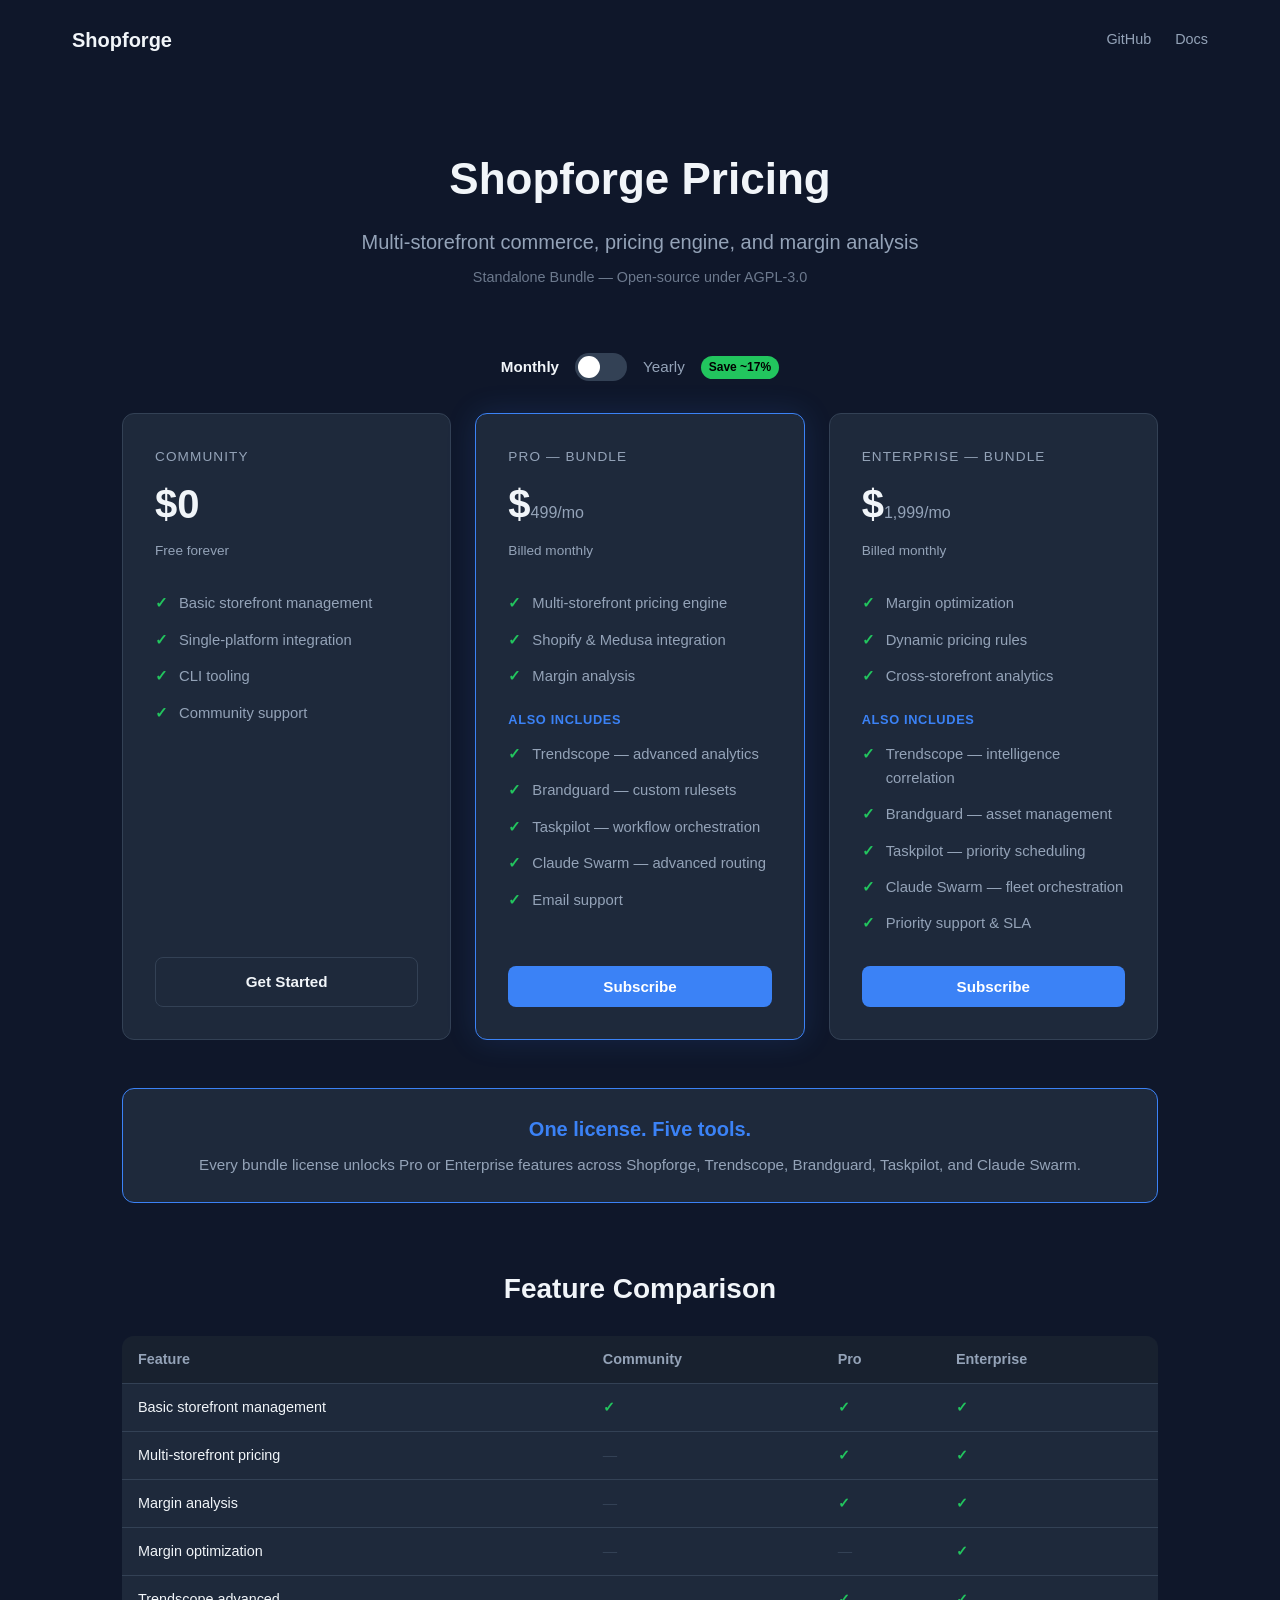
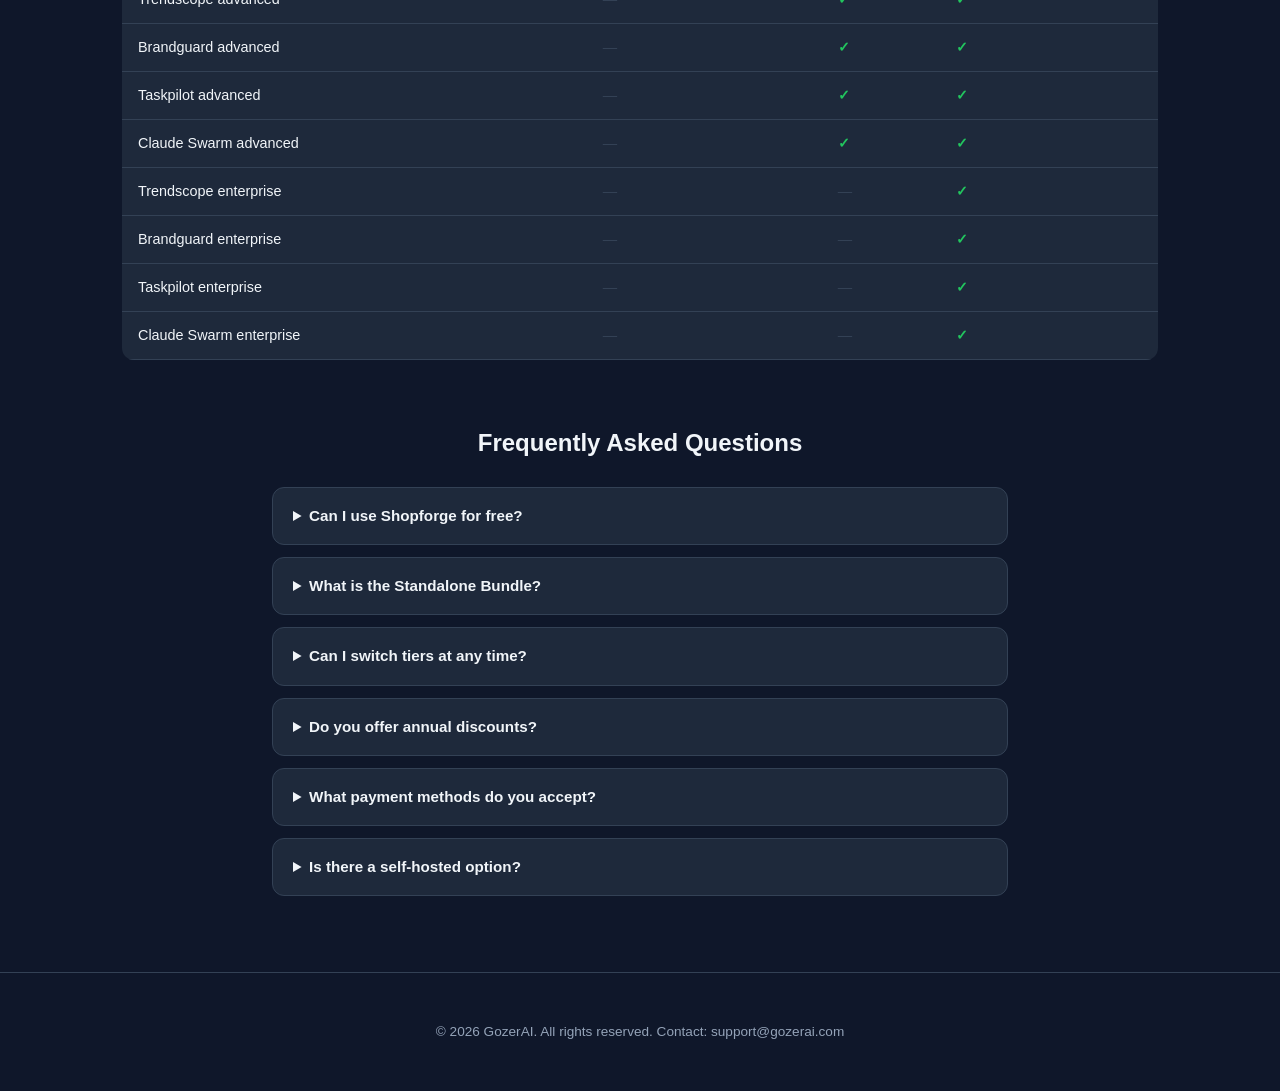
==== docs/pricing/index.html @ 5df674d1 "Initial public release — community-tier Shopforge" ====
<!DOCTYPE html>
<html lang="en">
<head>
<meta charset="UTF-8">
<meta name="viewport" content="width=device-width, initial-scale=1.0">
<title>Shopforge Pricing</title>
<style>
*,*::before,*::after{box-sizing:border-box;margin:0;padding:0}
:root{--bg:#0f172a;--surface:#1e293b;--border:#334155;--text:#f1f5f9;--muted:#94a3b8;--accent:#3b82f6;--accent-hover:#2563eb;--green:#22c55e;--radius:12px}
body{font-family:-apple-system,BlinkMacSystemFont,"Segoe UI",Roboto,Helvetica,Arial,sans-serif;background:var(--bg);color:var(--text);line-height:1.6}
a{color:var(--accent);text-decoration:none}a:hover{text-decoration:underline}
.nav{display:flex;align-items:center;justify-content:space-between;max-width:1200px;margin:0 auto;padding:1.5rem 2rem}
.nav-brand{font-size:1.25rem;font-weight:700;color:var(--text)}
.nav-links{display:flex;gap:1.5rem}.nav-links a{color:var(--muted);font-size:.9rem}.nav-links a:hover{color:var(--text)}
.hero{text-align:center;padding:4rem 2rem 2rem}
.hero h1{font-size:2.75rem;font-weight:800;margin-bottom:.75rem}
.hero .tagline{font-size:1.25rem;color:var(--muted);margin-bottom:.5rem}
.hero .oss{font-size:.9rem;color:var(--muted);opacity:.7}
.toggle-wrap{display:flex;align-items:center;justify-content:center;gap:1rem;padding:2rem 0}
.toggle-label{font-size:.95rem;color:var(--muted);cursor:pointer}.toggle-label.active{color:var(--text);font-weight:600}
.toggle{position:relative;width:52px;height:28px;background:var(--border);border-radius:14px;cursor:pointer;transition:background .2s}
.toggle.yearly{background:var(--accent)}.toggle::after{content:"";position:absolute;top:3px;left:3px;width:22px;height:22px;background:#fff;border-radius:50%;transition:transform .2s}
.toggle.yearly::after{transform:translateX(24px)}
.save-badge{font-size:.75rem;background:var(--green);color:#000;padding:2px 8px;border-radius:9999px;font-weight:600}
.cards{display:grid;grid-template-columns:repeat(auto-fit,minmax(300px,1fr));gap:1.5rem;max-width:1100px;margin:0 auto;padding:0 2rem 3rem}
.card{background:var(--surface);border:1px solid var(--border);border-radius:var(--radius);padding:2rem;display:flex;flex-direction:column}
.card.featured{border-color:var(--accent);box-shadow:0 0 30px rgba(59,130,246,.15)}
.card-tier{font-size:.85rem;text-transform:uppercase;letter-spacing:.08em;color:var(--muted);margin-bottom:.25rem}
.card-price{font-size:2.5rem;font-weight:800;margin-bottom:.25rem}.card-price span{font-size:1rem;font-weight:400;color:var(--muted)}
.card-cycle{font-size:.85rem;color:var(--muted);margin-bottom:1.5rem}
.card ul{list-style:none;flex:1;margin-bottom:1.5rem}
.card li{padding:.4rem 0;padding-left:1.5rem;position:relative;font-size:.925rem;color:var(--muted)}.card li::before{content:"\2713";position:absolute;left:0;color:var(--green);font-weight:700}
.card li.section-label{color:var(--accent);font-weight:600;padding-left:0;font-size:.8rem;text-transform:uppercase;letter-spacing:.05em;margin-top:.5rem}
.card li.section-label::before{content:""}
.btn{display:block;text-align:center;padding:.75rem 1.5rem;border-radius:8px;font-weight:600;font-size:.95rem;border:none;cursor:pointer;transition:background .2s}
.btn-primary{background:var(--accent);color:#fff}.btn-primary:hover{background:var(--accent-hover);text-decoration:none}
.btn-outline{background:transparent;border:1px solid var(--border);color:var(--text)}.btn-outline:hover{border-color:var(--muted);text-decoration:none}
.callout{max-width:1100px;margin:0 auto 2rem;padding:0 2rem}
.callout-box{background:var(--surface);border:1px solid var(--accent);border-radius:var(--radius);padding:1.5rem 2rem;text-align:center}
.callout-box h3{font-size:1.25rem;margin-bottom:.5rem;color:var(--accent)}
.callout-box p{color:var(--muted);font-size:.95rem}
.section{max-width:1100px;margin:0 auto;padding:2rem}.section h2{font-size:1.75rem;font-weight:700;margin-bottom:1.5rem;text-align:center}
table{width:100%;border-collapse:collapse;background:var(--surface);border-radius:var(--radius);overflow:hidden}
th,td{padding:.75rem 1rem;text-align:left;border-bottom:1px solid var(--border);font-size:.9rem}
th{color:var(--muted);font-weight:600;background:rgba(0,0,0,.2)}td{color:var(--text)}
.check{color:var(--green);font-weight:700}.dash{color:var(--border)}
.faq{max-width:800px;margin:0 auto;padding:2rem}.faq h2{text-align:center;margin-bottom:1.5rem}
details{background:var(--surface);border:1px solid var(--border);border-radius:var(--radius);margin-bottom:.75rem}
summary{padding:1rem 1.25rem;cursor:pointer;font-weight:600;font-size:.95rem}summary:hover{color:var(--accent)}
details[open] summary{border-bottom:1px solid var(--border)}details p{padding:1rem 1.25rem;color:var(--muted);font-size:.9rem}
footer{text-align:center;padding:3rem 2rem;color:var(--muted);font-size:.85rem;border-top:1px solid var(--border);margin-top:2rem}
@media(max-width:768px){.hero h1{font-size:2rem}.cards{grid-template-columns:1fr}.nav{flex-direction:column;gap:1rem}}
</style>
</head>
<body>
<nav class="nav">
  <div class="nav-brand">Shopforge</div>
  <div class="nav-links">
    <a href="https://github.com/chrisarseno/shopforge">GitHub</a>
    <a href="https://github.com/chrisarseno/shopforge#readme">Docs</a>
  </div>
</nav>
<section class="hero">
  <h1>Shopforge Pricing</h1>
  <p class="tagline">Multi-storefront commerce, pricing engine, and margin analysis</p>
  <p class="oss">Standalone Bundle &mdash; Open-source under AGPL-3.0</p>
</section>
<div class="toggle-wrap">
  <span class="toggle-label active" data-cycle="monthly">Monthly</span>
  <div class="toggle" id="billingToggle" role="switch" aria-checked="false" tabindex="0"></div>
  <span class="toggle-label" data-cycle="yearly">Yearly</span>
  <span class="save-badge">Save ~17%</span>
</div>
<div class="cards">
  <div class="card">
    <div class="card-tier">Community</div>
    <div class="card-price">$0</div>
    <div class="card-cycle">Free forever</div>
    <ul>
      <li>Basic storefront management</li>
      <li>Single-platform integration</li>
      <li>CLI tooling</li>
      <li>Community support</li>
    </ul>
    <a href="https://github.com/chrisarseno/shopforge" class="btn btn-outline">Get Started</a>
  </div>
  <div class="card featured">
    <div class="card-tier">Pro &mdash; Bundle</div>
    <div class="card-price" data-monthly="499" data-yearly="4990">$<span class="price-value">499</span><span>/mo</span></div>
    <div class="card-cycle cycle-text">Billed monthly</div>
    <ul>
      <li>Multi-storefront pricing engine</li>
      <li>Shopify &amp; Medusa integration</li>
      <li>Margin analysis</li>
      <li class="section-label">Also includes</li>
      <li>Trendscope &mdash; advanced analytics</li>
      <li>Brandguard &mdash; custom rulesets</li>
      <li>Taskpilot &mdash; workflow orchestration</li>
      <li>Claude Swarm &mdash; advanced routing</li>
      <li>Email support</li>
    </ul>
    <button class="btn btn-primary" data-tier="pro">Subscribe</button>
  </div>
  <div class="card">
    <div class="card-tier">Enterprise &mdash; Bundle</div>
    <div class="card-price" data-monthly="1999" data-yearly="19990">$<span class="price-value">1,999</span><span>/mo</span></div>
    <div class="card-cycle cycle-text">Billed monthly</div>
    <ul>
      <li>Margin optimization</li>
      <li>Dynamic pricing rules</li>
      <li>Cross-storefront analytics</li>
      <li class="section-label">Also includes</li>
      <li>Trendscope &mdash; intelligence correlation</li>
      <li>Brandguard &mdash; asset management</li>
      <li>Taskpilot &mdash; priority scheduling</li>
      <li>Claude Swarm &mdash; fleet orchestration</li>
      <li>Priority support &amp; SLA</li>
    </ul>
    <button class="btn btn-primary" data-tier="enterprise">Subscribe</button>
  </div>
</div>
<div class="callout">
  <div class="callout-box">
    <h3>One license. Five tools.</h3>
    <p>Every bundle license unlocks Pro or Enterprise features across Shopforge, Trendscope, Brandguard, Taskpilot, and Claude Swarm.</p>
  </div>
</div>
<section class="section">
  <h2>Feature Comparison</h2>
  <table>
    <thead><tr><th>Feature</th><th>Community</th><th>Pro</th><th>Enterprise</th></tr></thead>
    <tbody>
      <tr><td>Basic storefront management</td><td class="check">&#10003;</td><td class="check">&#10003;</td><td class="check">&#10003;</td></tr>
      <tr><td>Multi-storefront pricing</td><td class="dash">&mdash;</td><td class="check">&#10003;</td><td class="check">&#10003;</td></tr>
      <tr><td>Margin analysis</td><td class="dash">&mdash;</td><td class="check">&#10003;</td><td class="check">&#10003;</td></tr>
      <tr><td>Margin optimization</td><td class="dash">&mdash;</td><td class="dash">&mdash;</td><td class="check">&#10003;</td></tr>
      <tr><td>Trendscope advanced</td><td class="dash">&mdash;</td><td class="check">&#10003;</td><td class="check">&#10003;</td></tr>
      <tr><td>Brandguard advanced</td><td class="dash">&mdash;</td><td class="check">&#10003;</td><td class="check">&#10003;</td></tr>
      <tr><td>Taskpilot advanced</td><td class="dash">&mdash;</td><td class="check">&#10003;</td><td class="check">&#10003;</td></tr>
      <tr><td>Claude Swarm advanced</td><td class="dash">&mdash;</td><td class="check">&#10003;</td><td class="check">&#10003;</td></tr>
      <tr><td>Trendscope enterprise</td><td class="dash">&mdash;</td><td class="dash">&mdash;</td><td class="check">&#10003;</td></tr>
      <tr><td>Brandguard enterprise</td><td class="dash">&mdash;</td><td class="dash">&mdash;</td><td class="check">&#10003;</td></tr>
      <tr><td>Taskpilot enterprise</td><td class="dash">&mdash;</td><td class="dash">&mdash;</td><td class="check">&#10003;</td></tr>
      <tr><td>Claude Swarm enterprise</td><td class="dash">&mdash;</td><td class="dash">&mdash;</td><td class="check">&#10003;</td></tr>
    </tbody>
  </table>
</section>
<section class="faq">
  <h2>Frequently Asked Questions</h2>
  <details><summary>Can I use Shopforge for free?</summary><p>Yes. The Community tier is free forever under the AGPL-3.0 license. It includes basic storefront management and CLI tooling.</p></details>
  <details><summary>What is the Standalone Bundle?</summary><p>One license covers five tools: Shopforge, Trendscope, Brandguard, Taskpilot, and Claude Swarm. Pro unlocks advanced features across all five; Enterprise unlocks everything.</p></details>
  <details><summary>Can I switch tiers at any time?</summary><p>Yes. Upgrades take effect immediately with prorated billing. Downgrades apply at the next billing cycle.</p></details>
  <details><summary>Do you offer annual discounts?</summary><p>Yes. Annual billing saves approximately 17% compared to monthly billing.</p></details>
  <details><summary>What payment methods do you accept?</summary><p>We accept all major credit cards via Stripe. Enterprise customers can pay by invoice.</p></details>
  <details><summary>Is there a self-hosted option?</summary><p>All five tools are open-source under AGPL-3.0. You can self-host with Community features. Pro and Enterprise features require a valid license key.</p></details>
</section>
<footer>&copy; 2026 GozerAI. All rights reserved. Contact: support@gozerai.com</footer>
<script>
(function(){
  const CONFIG={serverUrl:"",productCode:"STD",prices:{pro:{monthly:499,yearly:4990},enterprise:{monthly:1999,yearly:19990}}};
  let yearly=false;
  const toggle=document.getElementById("billingToggle"),labels=document.querySelectorAll(".toggle-label"),priceEls=document.querySelectorAll(".card-price[data-monthly]"),cycleEls=document.querySelectorAll(".cycle-text"),buttons=document.querySelectorAll("[data-tier]");
  function update(){toggle.classList.toggle("yearly",yearly);toggle.setAttribute("aria-checked",yearly);labels.forEach(l=>l.classList.toggle("active",(l.dataset.cycle==="yearly")===yearly));priceEls.forEach(el=>{const v=yearly?el.dataset.yearly:el.dataset.monthly;el.querySelector(".price-value").textContent=Number(v).toLocaleString();el.querySelector("span:last-child").textContent=yearly?"/yr":"/mo"});cycleEls.forEach(el=>el.textContent=yearly?"Billed yearly":"Billed monthly")}
  toggle.addEventListener("click",()=>{yearly=!yearly;update()});toggle.addEventListener("keydown",e=>{if(e.key==="Enter"||e.key===" "){e.preventDefault();yearly=!yearly;update()}});labels.forEach(l=>l.addEventListener("click",()=>{yearly=l.dataset.cycle==="yearly";update()}));
  buttons.forEach(btn=>{btn.addEventListener("click",async()=>{const tier=btn.dataset.tier,cycle=yearly?"yearly":"monthly";if(!CONFIG.serverUrl){alert("Checkout server not configured.");return}btn.disabled=true;btn.textContent="Redirecting\u2026";try{const r=await fetch(CONFIG.serverUrl+"/checkout/create",{method:"POST",headers:{"Content-Type":"application/json"},body:JSON.stringify({product_code:CONFIG.productCode,tier,billing_cycle:cycle,success_url:location.href+"?success=1",cancel_url:location.href+"?canceled=1"})});if(!r.ok)throw new Error("Server returned "+r.status);const d=await r.json();location.href=d.url}catch(e){alert("Checkout failed: "+e.message);btn.disabled=false;btn.textContent="Subscribe"}})});
})();
</script>
</body>
</html>
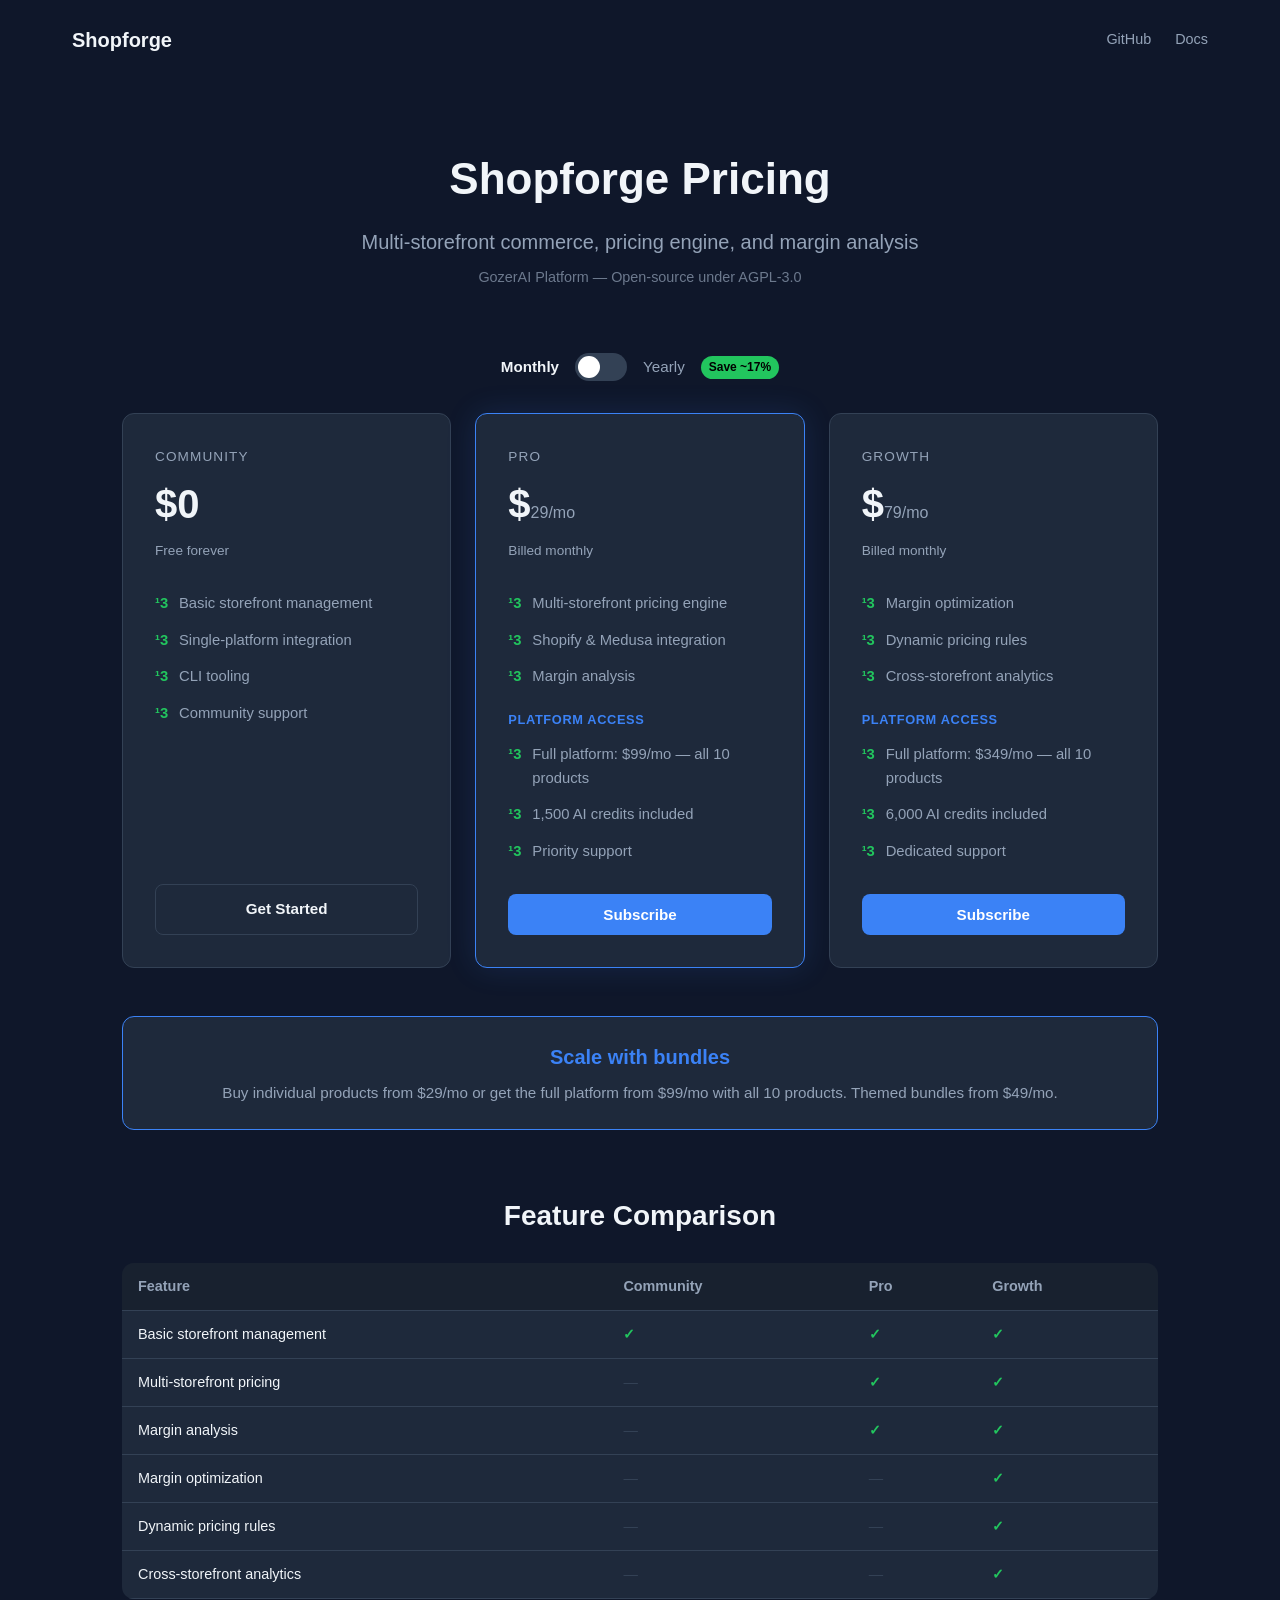
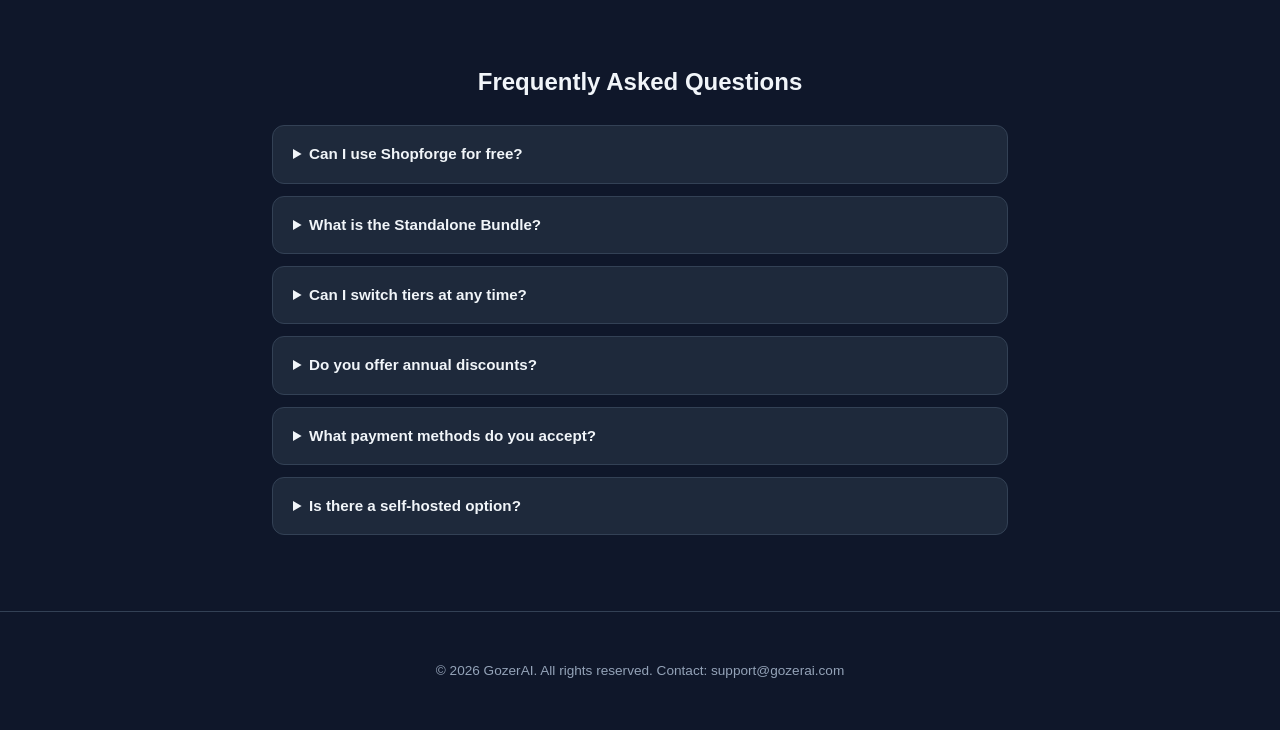
==== commit f5d85b06: "sync: update community edition with latest fixes" ====
--- a/docs/pricing/index.html
+++ b/docs/pricing/index.html
@@ -29,7 +29,7 @@
 .card-price{font-size:2.5rem;font-weight:800;margin-bottom:.25rem}.card-price span{font-size:1rem;font-weight:400;color:var(--muted)}
 .card-cycle{font-size:.85rem;color:var(--muted);margin-bottom:1.5rem}
 .card ul{list-style:none;flex:1;margin-bottom:1.5rem}
-.card li{padding:.4rem 0;padding-left:1.5rem;position:relative;font-size:.925rem;color:var(--muted)}.card li::before{content:"\2713";position:absolute;left:0;color:var(--green);font-weight:700}
+.card li{padding:.4rem 0;padding-left:1.5rem;position:relative;font-size:.925rem;color:var(--muted)}.card li::before{content:"¹3";position:absolute;left:0;color:var(--green);font-weight:700}
 .card li.section-label{color:var(--accent);font-weight:600;padding-left:0;font-size:.8rem;text-transform:uppercase;letter-spacing:.05em;margin-top:.5rem}
 .card li.section-label::before{content:""}
 .btn{display:block;text-align:center;padding:.75rem 1.5rem;border-radius:8px;font-weight:600;font-size:.95rem;border:none;cursor:pointer;transition:background .2s}
@@ -63,7 +63,7 @@
 <section class="hero">
   <h1>Shopforge Pricing</h1>
   <p class="tagline">Multi-storefront commerce, pricing engine, and margin analysis</p>
-  <p class="oss">Standalone Bundle &mdash; Open-source under AGPL-3.0</p>
+  <p class="oss">GozerAI Platform &mdash; Open-source under AGPL-3.0</p>
 </section>
 <div class="toggle-wrap">
   <span class="toggle-label active" data-cycle="monthly">Monthly</span>
@@ -85,84 +85,74 @@
     <a href="https://github.com/chrisarseno/shopforge" class="btn btn-outline">Get Started</a>
   </div>
   <div class="card featured">
-    <div class="card-tier">Pro &mdash; Bundle</div>
-    <div class="card-price" data-monthly="499" data-yearly="4990">$<span class="price-value">499</span><span>/mo</span></div>
+    <div class="card-tier">Pro</div>
+    <div class="card-price" data-monthly="29" data-yearly="290">$<span class="price-value">29</span><span>/mo</span></div>
     <div class="card-cycle cycle-text">Billed monthly</div>
     <ul>
       <li>Multi-storefront pricing engine</li>
       <li>Shopify &amp; Medusa integration</li>
       <li>Margin analysis</li>
-      <li class="section-label">Also includes</li>
-      <li>Trendscope &mdash; advanced analytics</li>
-      <li>Brandguard &mdash; custom rulesets</li>
-      <li>Taskpilot &mdash; workflow orchestration</li>
-      <li>Claude Swarm &mdash; advanced routing</li>
-      <li>Email support</li>
+      <li class="section-label">Platform access</li>
+      <li>Full platform: $99/mo &mdash; all 10 products</li>
+      <li>1,500 AI credits included</li>
+      <li>Priority support</li>
     </ul>
     <button class="btn btn-primary" data-tier="pro">Subscribe</button>
   </div>
   <div class="card">
-    <div class="card-tier">Enterprise &mdash; Bundle</div>
-    <div class="card-price" data-monthly="1999" data-yearly="19990">$<span class="price-value">1,999</span><span>/mo</span></div>
+    <div class="card-tier">Growth</div>
+    <div class="card-price" data-monthly="79" data-yearly="790">$<span class="price-value">79</span><span>/mo</span></div>
     <div class="card-cycle cycle-text">Billed monthly</div>
     <ul>
       <li>Margin optimization</li>
       <li>Dynamic pricing rules</li>
       <li>Cross-storefront analytics</li>
-      <li class="section-label">Also includes</li>
-      <li>Trendscope &mdash; intelligence correlation</li>
-      <li>Brandguard &mdash; asset management</li>
-      <li>Taskpilot &mdash; priority scheduling</li>
-      <li>Claude Swarm &mdash; fleet orchestration</li>
-      <li>Priority support &amp; SLA</li>
+      <li class="section-label">Platform access</li>
+      <li>Full platform: $349/mo &mdash; all 10 products</li>
+      <li>6,000 AI credits included</li>
+      <li>Dedicated support</li>
     </ul>
-    <button class="btn btn-primary" data-tier="enterprise">Subscribe</button>
+    <button class="btn btn-primary" data-tier="growth">Subscribe</button>
   </div>
 </div>
 <div class="callout">
   <div class="callout-box">
-    <h3>One license. Five tools.</h3>
-    <p>Every bundle license unlocks Pro or Enterprise features across Shopforge, Trendscope, Brandguard, Taskpilot, and Claude Swarm.</p>
+    <h3>Scale with bundles</h3>
+    <p>Buy individual products from $29/mo or get the full platform from $99/mo with all 10 products. Themed bundles from $49/mo.</p>
   </div>
 </div>
 <section class="section">
   <h2>Feature Comparison</h2>
   <table>
-    <thead><tr><th>Feature</th><th>Community</th><th>Pro</th><th>Enterprise</th></tr></thead>
+    <thead><tr><th>Feature</th><th>Community</th><th>Pro</th><th>Growth</th></tr></thead>
     <tbody>
       <tr><td>Basic storefront management</td><td class="check">&#10003;</td><td class="check">&#10003;</td><td class="check">&#10003;</td></tr>
       <tr><td>Multi-storefront pricing</td><td class="dash">&mdash;</td><td class="check">&#10003;</td><td class="check">&#10003;</td></tr>
       <tr><td>Margin analysis</td><td class="dash">&mdash;</td><td class="check">&#10003;</td><td class="check">&#10003;</td></tr>
       <tr><td>Margin optimization</td><td class="dash">&mdash;</td><td class="dash">&mdash;</td><td class="check">&#10003;</td></tr>
-      <tr><td>Trendscope advanced</td><td class="dash">&mdash;</td><td class="check">&#10003;</td><td class="check">&#10003;</td></tr>
-      <tr><td>Brandguard advanced</td><td class="dash">&mdash;</td><td class="check">&#10003;</td><td class="check">&#10003;</td></tr>
-      <tr><td>Taskpilot advanced</td><td class="dash">&mdash;</td><td class="check">&#10003;</td><td class="check">&#10003;</td></tr>
-      <tr><td>Claude Swarm advanced</td><td class="dash">&mdash;</td><td class="check">&#10003;</td><td class="check">&#10003;</td></tr>
-      <tr><td>Trendscope enterprise</td><td class="dash">&mdash;</td><td class="dash">&mdash;</td><td class="check">&#10003;</td></tr>
-      <tr><td>Brandguard enterprise</td><td class="dash">&mdash;</td><td class="dash">&mdash;</td><td class="check">&#10003;</td></tr>
-      <tr><td>Taskpilot enterprise</td><td class="dash">&mdash;</td><td class="dash">&mdash;</td><td class="check">&#10003;</td></tr>
-      <tr><td>Claude Swarm enterprise</td><td class="dash">&mdash;</td><td class="dash">&mdash;</td><td class="check">&#10003;</td></tr>
+      <tr><td>Dynamic pricing rules</td><td class="dash">&mdash;</td><td class="dash">&mdash;</td><td class="check">&#10003;</td></tr>
+      <tr><td>Cross-storefront analytics</td><td class="dash">&mdash;</td><td class="dash">&mdash;</td><td class="check">&#10003;</td></tr>
     </tbody>
   </table>
 </section>
 <section class="faq">
   <h2>Frequently Asked Questions</h2>
   <details><summary>Can I use Shopforge for free?</summary><p>Yes. The Community tier is free forever under the AGPL-3.0 license. It includes basic storefront management and CLI tooling.</p></details>
-  <details><summary>What is the Standalone Bundle?</summary><p>One license covers five tools: Shopforge, Trendscope, Brandguard, Taskpilot, and Claude Swarm. Pro unlocks advanced features across all five; Enterprise unlocks everything.</p></details>
+  <details><summary>What is the Standalone Bundle?</summary><p>Each product can be purchased individually ($29/mo Pro, $79/mo Growth) or as part of the GozerAI Platform ($99-$899/mo) which includes all 10 products with shared AI credits. Themed bundles are also available from $49/mo.</p></details>
   <details><summary>Can I switch tiers at any time?</summary><p>Yes. Upgrades take effect immediately with prorated billing. Downgrades apply at the next billing cycle.</p></details>
   <details><summary>Do you offer annual discounts?</summary><p>Yes. Annual billing saves approximately 17% compared to monthly billing.</p></details>
-  <details><summary>What payment methods do you accept?</summary><p>We accept all major credit cards via Stripe. Enterprise customers can pay by invoice.</p></details>
-  <details><summary>Is there a self-hosted option?</summary><p>All five tools are open-source under AGPL-3.0. You can self-host with Community features. Pro and Enterprise features require a valid license key.</p></details>
+  <details><summary>What payment methods do you accept?</summary><p>We accept all major credit cards via Stripe. Growth customers can pay by invoice.</p></details>
+  <details><summary>Is there a self-hosted option?</summary><p>All products are open-source under AGPL-3.0. You can self-host with Community features. Pro and Growth features require a valid license key.</p></details>
 </section>
 <footer>&copy; 2026 GozerAI. All rights reserved. Contact: support@gozerai.com</footer>
 <script>
 (function(){
-  const CONFIG={serverUrl:"",productCode:"STD",prices:{pro:{monthly:499,yearly:4990},enterprise:{monthly:1999,yearly:19990}}};
+  const CONFIG={serverUrl:"https://api.gozerai.com/v1/provisioning",productCode:"STD",prices:{pro:{monthly:29,yearly:290},growth:{monthly:79,yearly:790}}};
   let yearly=false;
   const toggle=document.getElementById("billingToggle"),labels=document.querySelectorAll(".toggle-label"),priceEls=document.querySelectorAll(".card-price[data-monthly]"),cycleEls=document.querySelectorAll(".cycle-text"),buttons=document.querySelectorAll("[data-tier]");
   function update(){toggle.classList.toggle("yearly",yearly);toggle.setAttribute("aria-checked",yearly);labels.forEach(l=>l.classList.toggle("active",(l.dataset.cycle==="yearly")===yearly));priceEls.forEach(el=>{const v=yearly?el.dataset.yearly:el.dataset.monthly;el.querySelector(".price-value").textContent=Number(v).toLocaleString();el.querySelector("span:last-child").textContent=yearly?"/yr":"/mo"});cycleEls.forEach(el=>el.textContent=yearly?"Billed yearly":"Billed monthly")}
   toggle.addEventListener("click",()=>{yearly=!yearly;update()});toggle.addEventListener("keydown",e=>{if(e.key==="Enter"||e.key===" "){e.preventDefault();yearly=!yearly;update()}});labels.forEach(l=>l.addEventListener("click",()=>{yearly=l.dataset.cycle==="yearly";update()}));
-  buttons.forEach(btn=>{btn.addEventListener("click",async()=>{const tier=btn.dataset.tier,cycle=yearly?"yearly":"monthly";if(!CONFIG.serverUrl){alert("Checkout server not configured.");return}btn.disabled=true;btn.textContent="Redirecting\u2026";try{const r=await fetch(CONFIG.serverUrl+"/checkout/create",{method:"POST",headers:{"Content-Type":"application/json"},body:JSON.stringify({product_code:CONFIG.productCode,tier,billing_cycle:cycle,success_url:location.href+"?success=1",cancel_url:location.href+"?canceled=1"})});if(!r.ok)throw new Error("Server returned "+r.status);const d=await r.json();location.href=d.url}catch(e){alert("Checkout failed: "+e.message);btn.disabled=false;btn.textContent="Subscribe"}})});
+  buttons.forEach(btn=>{btn.addEventListener("click",async()=>{const tier=btn.dataset.tier,cycle=yearly?"yearly":"monthly";if(!CONFIG.serverUrl){alert("Checkout server not configured.");return}btn.disabled=true;btn.textContent="Redirecting…";try{const r=await fetch(CONFIG.serverUrl+"/checkout/create",{method:"POST",headers:{"Content-Type":"application/json"},body:JSON.stringify({product_code:CONFIG.productCode,tier,billing_cycle:cycle,success_url:location.href+"?success=1",cancel_url:location.href+"?canceled=1"})});if(!r.ok)throw new Error("Server returned "+r.status);const d=await r.json();location.href=d.url}catch(e){alert("Checkout failed: "+e.message);btn.disabled=false;btn.textContent="Subscribe"}})});
 })();
 </script>
 </body>
